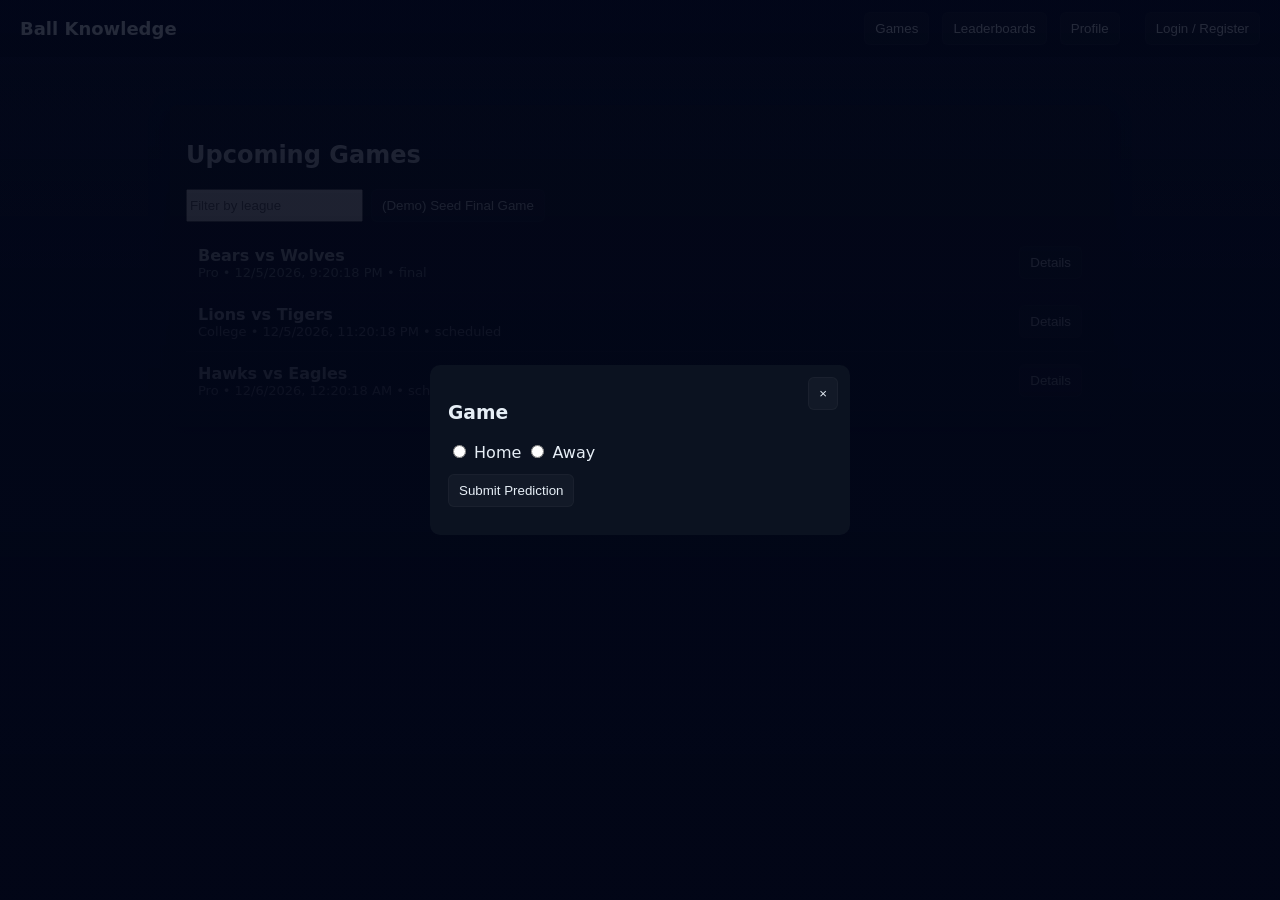
==== index.html @ 249b9e4b "First attempt" ====
<!doctype html>
<html lang="en">
<head>
  <meta charset="utf-8" />
  <meta name="viewport" content="width=device-width,initial-scale=1" />
  <title>Ball Knowledge</title>
  <link rel="stylesheet" href="css/styles.css">
</head>
<body>
  <header class="topbar">
    <h1>Ball Knowledge</h1>
    <nav>
      <button id="nav-games" class="nav-btn">Games</button>
      <button id="nav-leaderboard" class="nav-btn">Leaderboards</button>
      <button id="nav-profile" class="nav-btn">Profile</button>
      <span id="auth-area"></span>
    </nav>
  </header>

  <main class="container">
    <section id="games-section" class="page">
      <h2>Upcoming Games</h2>
      <div class="controls">
        <input id="filter-league" placeholder="Filter by league" />
        <button id="seed-results">(Demo) Seed Final Game</button>
      </div>
      <ul id="games-list" class="list"></ul>
    </section>

    <section id="leaderboard-section" class="page hidden">
      <h2>Leaderboards</h2>
      <div class="lb-controls">
        <button data-range="week" class="lb-range active">Weekly</button>
        <button data-range="all" class="lb-range">All Time</button>
      </div>
      <ol id="leaderboard-list" class="list leaderboard"></ol>
      <div id="your-rank"></div>
    </section>

    <section id="profile-section" class="page hidden">
      <h2>Profile</h2>
      <div id="profile-area"></div>
    </section>
  </main>

  <!-- Authentication modal -->
  <div id="auth-modal" class="modal hidden">
    <div class="modal-body">
      <h3 id="auth-title">Login</h3>
      <form id="auth-form">
        <input id="username" placeholder="Username" required />
        <input id="password" type="password" placeholder="Password" required />
        <div class="auth-actions">
          <button id="auth-submit">Submit</button>
          <button id="auth-toggle" type="button">Switch to Register</button>
        </div>
      </form>
    </div>
  </div>

  <!-- Game detail / prediction modal -->
  <div id="game-modal" class="modal hidden">
    <div class="modal-body">
      <button id="close-game-modal" class="close">×</button>
      <h3 id="game-title">Game</h3>
      <div id="game-details"></div>
      <form id="predict-form">
        <label>
          <input type="radio" name="outcome" value="home" /> Home
        </label>
        <label>
          <input type="radio" name="outcome" value="away" /> Away
        </label>
        <div class="predict-actions">
          <button id="predict-submit">Submit Prediction</button>
          <button id="predict-edit" type="button" class="hidden">Edit Prediction</button>
        </div>
      </form>
      <div id="predict-note" class="note"></div>
    </div>
  </div>

  <script src="js/app.js" defer></script>
</body>
</html>
---- css/styles.css ----
:root{
  --bg:#0f1724;
  --card:#0b1220;
  --muted:#9aa4b2;
  --accent:#3b82f6;
  --glass: rgba(255,255,255,0.03);
}
*{box-sizing:border-box}
html,body{height:100%;margin:0;font-family:Inter,system-ui,-apple-system,"Segoe UI",Roboto,"Helvetica Neue",Arial;color:#e6eef6;background:linear-gradient(180deg,#071029 0%,var(--bg) 100%);}
.topbar{display:flex;align-items:center;justify-content:space-between;padding:12px 20px;background:rgba(0,0,0,0.2);backdrop-filter:blur(6px)}
.topbar h1{margin:0;font-size:18px}
.nav-btn{margin-right:8px}
.container{max-width:980px;margin:28px auto;padding:20px}
.page{background:var(--card);padding:16px;border-radius:8px;box-shadow:0 6px 18px rgba(2,6,23,0.6)}
.list{list-style:none;padding:0;margin:0}
.list li{display:flex;justify-content:space-between;padding:12px;border-bottom:1px solid rgba(255,255,255,0.03)}
.game-meta{color:var(--muted);font-size:13px}
.controls{display:flex;gap:8px;margin-bottom:12px}
button{background:var(--glass);color:inherit;border:1px solid rgba(255,255,255,0.03);padding:8px 10px;border-radius:6px;cursor:pointer}
.hidden{display:none}
.modal{position:fixed;inset:0;display:flex;align-items:center;justify-content:center;background:linear-gradient(rgba(2,6,23,0.6),rgba(2,6,23,0.9))}
.modal .modal-body{background:var(--card);padding:18px;border-radius:10px;width:420px;position:relative}
.close{position:absolute;right:12px;top:12px}
.predict-actions{display:flex;gap:8px;margin-top:12px}
.note{margin-top:10px;color:var(--muted)}
.leaderboard li{display:flex;justify-content:space-between;padding:8px}
#auth-area{display:inline-block;margin-left:12px}
.profile-row{display:flex;justify-content:space-between}
small{color:var(--muted)}
@media (max-width:600px){.modal .modal-body{width:92%}}
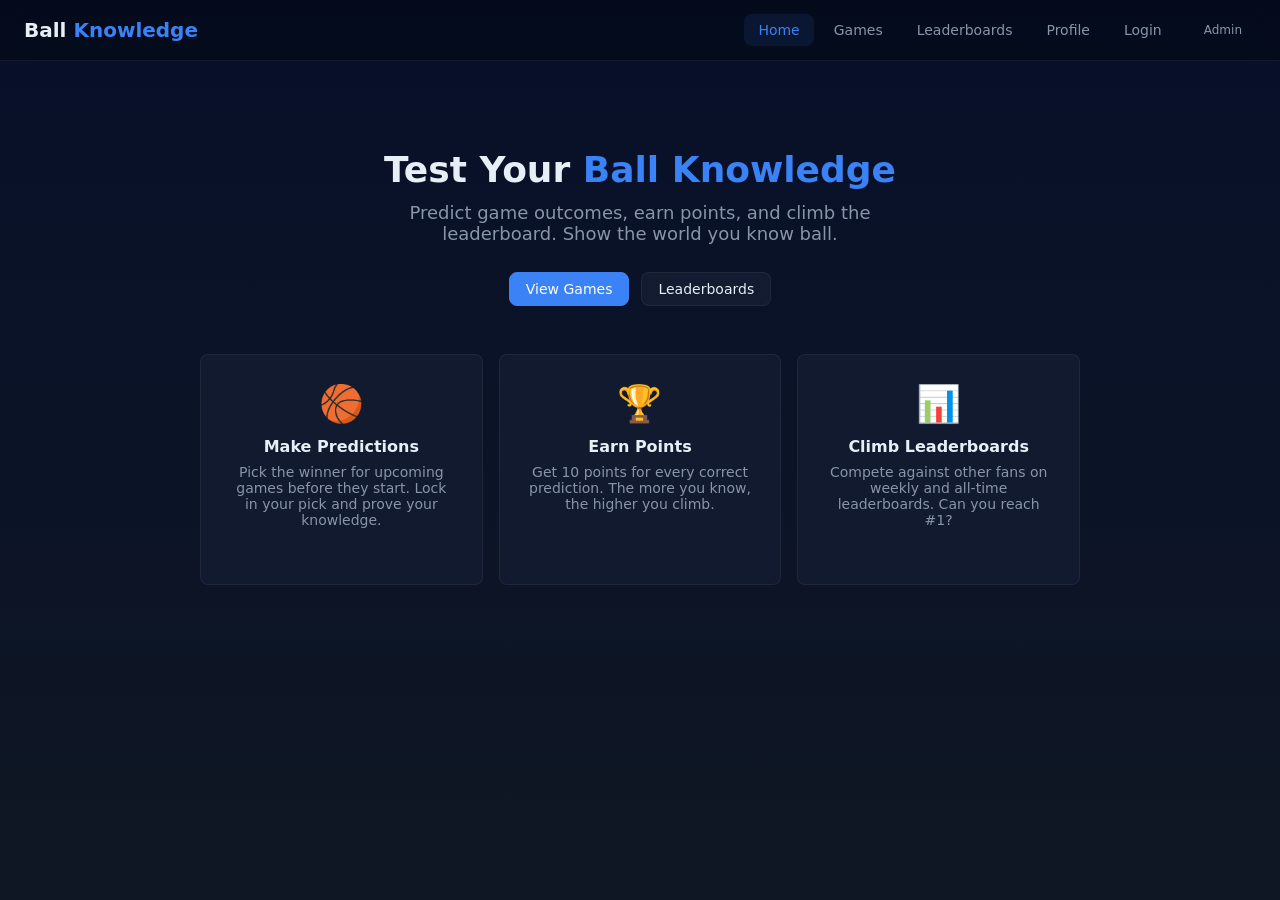
==== commit ccb20292: "1.0" ====
--- a/index.html
+++ b/index.html
@@ -4,82 +4,49 @@
   <meta charset="utf-8" />
   <meta name="viewport" content="width=device-width,initial-scale=1" />
   <title>Ball Knowledge</title>
-  <link rel="stylesheet" href="css/styles.css">
+  <link rel="stylesheet" href="css/styles.css" />
 </head>
 <body>
   <header class="topbar">
-    <h1>Ball Knowledge</h1>
-    <nav>
-      <button id="nav-games" class="nav-btn">Games</button>
-      <button id="nav-leaderboard" class="nav-btn">Leaderboards</button>
-      <button id="nav-profile" class="nav-btn">Profile</button>
-      <span id="auth-area"></span>
-    </nav>
+    <a href="index.html" class="logo">Ball <span>Knowledge</span></a>
+    <nav id="main-nav"></nav>
   </header>
 
   <main class="container">
-    <section id="games-section" class="page">
-      <h2>Upcoming Games</h2>
-      <div class="controls">
-        <input id="filter-league" placeholder="Filter by league" />
-        <button id="seed-results">(Demo) Seed Final Game</button>
+    <div class="hero">
+      <h2>Test Your <span>Ball Knowledge</span></h2>
+      <p>Predict game outcomes, earn points, and climb the leaderboard. Show the world you know ball.</p>
+      <div class="hero-actions">
+        <a href="games.html" class="btn btn-primary">View Games</a>
+        <a href="leaderboards.html" class="btn">Leaderboards</a>
       </div>
-      <ul id="games-list" class="list"></ul>
-    </section>
 
-    <section id="leaderboard-section" class="page hidden">
-      <h2>Leaderboards</h2>
-      <div class="lb-controls">
-        <button data-range="week" class="lb-range active">Weekly</button>
-        <button data-range="all" class="lb-range">All Time</button>
+      <div class="feature-grid">
+        <div class="feature-card">
+          <div class="icon">🏀</div>
+          <h3>Make Predictions</h3>
+          <p>Pick the winner for upcoming games before they start. Lock in your pick and prove your knowledge.</p>
+        </div>
+        <div class="feature-card">
+          <div class="icon">🏆</div>
+          <h3>Earn Points</h3>
+          <p>Get 10 points for every correct prediction. The more you know, the higher you climb.</p>
+        </div>
+        <div class="feature-card">
+          <div class="icon">📊</div>
+          <h3>Climb Leaderboards</h3>
+          <p>Compete against other fans on weekly and all-time leaderboards. Can you reach #1?</p>
+        </div>
       </div>
-      <ol id="leaderboard-list" class="list leaderboard"></ol>
-      <div id="your-rank"></div>
-    </section>
-
-    <section id="profile-section" class="page hidden">
-      <h2>Profile</h2>
-      <div id="profile-area"></div>
-    </section>
+    </div>
   </main>
 
-  <!-- Authentication modal -->
-  <div id="auth-modal" class="modal hidden">
-    <div class="modal-body">
-      <h3 id="auth-title">Login</h3>
-      <form id="auth-form">
-        <input id="username" placeholder="Username" required />
-        <input id="password" type="password" placeholder="Password" required />
-        <div class="auth-actions">
-          <button id="auth-submit">Submit</button>
-          <button id="auth-toggle" type="button">Switch to Register</button>
-        </div>
-      </form>
-    </div>
-  </div>
-
-  <!-- Game detail / prediction modal -->
-  <div id="game-modal" class="modal hidden">
-    <div class="modal-body">
-      <button id="close-game-modal" class="close">×</button>
-      <h3 id="game-title">Game</h3>
-      <div id="game-details"></div>
-      <form id="predict-form">
-        <label>
-          <input type="radio" name="outcome" value="home" /> Home
-        </label>
-        <label>
-          <input type="radio" name="outcome" value="away" /> Away
-        </label>
-        <div class="predict-actions">
-          <button id="predict-submit">Submit Prediction</button>
-          <button id="predict-edit" type="button" class="hidden">Edit Prediction</button>
-        </div>
-      </form>
-      <div id="predict-note" class="note"></div>
-    </div>
-  </div>
-
-  <script src="js/app.js" defer></script>
+  <script src="js/shared.js"></script>
+  <script>
+    document.addEventListener('DOMContentLoaded', () => {
+      BK.runScoring(BK.loadState());
+      BK.renderNav('home');
+    });
+  </script>
 </body>
 </html>
--- a/css/styles.css
+++ b/css/styles.css
@@ -1,30 +1,209 @@
-:root{
-  --bg:#0f1724;
-  --card:#0b1220;
-  --muted:#9aa4b2;
-  --accent:#3b82f6;
-  --glass: rgba(255,255,255,0.03);
-}
-*{box-sizing:border-box}
-html,body{height:100%;margin:0;font-family:Inter,system-ui,-apple-system,"Segoe UI",Roboto,"Helvetica Neue",Arial;color:#e6eef6;background:linear-gradient(180deg,#071029 0%,var(--bg) 100%);}
-.topbar{display:flex;align-items:center;justify-content:space-between;padding:12px 20px;background:rgba(0,0,0,0.2);backdrop-filter:blur(6px)}
-.topbar h1{margin:0;font-size:18px}
-.nav-btn{margin-right:8px}
-.container{max-width:980px;margin:28px auto;padding:20px}
-.page{background:var(--card);padding:16px;border-radius:8px;box-shadow:0 6px 18px rgba(2,6,23,0.6)}
-.list{list-style:none;padding:0;margin:0}
-.list li{display:flex;justify-content:space-between;padding:12px;border-bottom:1px solid rgba(255,255,255,0.03)}
-.game-meta{color:var(--muted);font-size:13px}
-.controls{display:flex;gap:8px;margin-bottom:12px}
-button{background:var(--glass);color:inherit;border:1px solid rgba(255,255,255,0.03);padding:8px 10px;border-radius:6px;cursor:pointer}
-.hidden{display:none}
-.modal{position:fixed;inset:0;display:flex;align-items:center;justify-content:center;background:linear-gradient(rgba(2,6,23,0.6),rgba(2,6,23,0.9))}
-.modal .modal-body{background:var(--card);padding:18px;border-radius:10px;width:420px;position:relative}
-.close{position:absolute;right:12px;top:12px}
-.predict-actions{display:flex;gap:8px;margin-top:12px}
-.note{margin-top:10px;color:var(--muted)}
-.leaderboard li{display:flex;justify-content:space-between;padding:8px}
-#auth-area{display:inline-block;margin-left:12px}
-.profile-row{display:flex;justify-content:space-between}
-small{color:var(--muted)}
-@media (max-width:600px){.modal .modal-body{width:92%}}
+/* ===== Ball Knowledge — Global Styles ===== */
+:root {
+  --bg: #0f1724;
+  --bg-deep: #071029;
+  --card: #111a2e;
+  --card-hover: #162038;
+  --border: rgba(255,255,255,0.06);
+  --muted: #8895a7;
+  --text: #e6eef6;
+  --accent: #3b82f6;
+  --accent-hover: #2563eb;
+  --success: #22c55e;
+  --danger: #ef4444;
+  --warning: #f59e0b;
+  --glass: rgba(255,255,255,0.04);
+  --radius: 8px;
+  --shadow: 0 4px 24px rgba(2,6,23,0.5);
+}
+
+* { box-sizing: border-box; margin: 0; padding: 0; }
+
+html, body {
+  height: 100%;
+  font-family: Inter, system-ui, -apple-system, "Segoe UI", Roboto, "Helvetica Neue", Arial, sans-serif;
+  color: var(--text);
+  background: linear-gradient(180deg, var(--bg-deep) 0%, var(--bg) 100%);
+  background-attachment: fixed;
+}
+
+a { color: var(--accent); text-decoration: none; }
+a:hover { text-decoration: underline; }
+
+/* ===== Top Bar ===== */
+.topbar {
+  display: flex; align-items: center; justify-content: space-between;
+  padding: 14px 24px;
+  background: rgba(0,0,0,0.3);
+  backdrop-filter: blur(10px);
+  border-bottom: 1px solid var(--border);
+  position: sticky; top: 0; z-index: 100;
+}
+.topbar .logo { font-size: 20px; font-weight: 700; color: var(--text); text-decoration: none; }
+.topbar .logo span { color: var(--accent); }
+.topbar nav { display: flex; align-items: center; gap: 6px; }
+.nav-link {
+  padding: 8px 14px; border-radius: var(--radius);
+  color: var(--muted); font-size: 14px; font-weight: 500;
+  text-decoration: none; transition: all 0.2s;
+}
+.nav-link:hover { color: var(--text); background: var(--glass); text-decoration: none; }
+.nav-link.active { color: var(--accent); background: rgba(59,130,246,0.1); }
+.auth-status { margin-left: 12px; font-size: 14px; display: flex; align-items: center; gap: 8px; }
+
+/* ===== Container ===== */
+.container { max-width: 960px; margin: 28px auto; padding: 0 20px; }
+
+/* ===== Card ===== */
+.card {
+  background: var(--card); border: 1px solid var(--border);
+  border-radius: var(--radius); padding: 24px;
+  box-shadow: var(--shadow); margin-bottom: 20px;
+}
+.card h2 { font-size: 20px; margin-bottom: 16px; }
+
+/* ===== Buttons ===== */
+button, .btn {
+  display: inline-flex; align-items: center; gap: 6px;
+  padding: 8px 16px; border-radius: var(--radius);
+  border: 1px solid var(--border); background: var(--glass);
+  color: var(--text); font-size: 14px; font-weight: 500;
+  cursor: pointer; transition: all 0.2s; text-decoration: none;
+}
+button:hover, .btn:hover { background: var(--card-hover); }
+button:disabled { opacity: 0.4; cursor: not-allowed; }
+.btn-primary { background: var(--accent); border-color: var(--accent); color: #fff; }
+.btn-primary:hover { background: var(--accent-hover); }
+.btn-danger { background: var(--danger); border-color: var(--danger); color: #fff; }
+.btn-danger:hover { opacity: 0.85; }
+.btn-success { background: var(--success); border-color: var(--success); color: #fff; }
+.btn-warning { background: var(--warning); border-color: var(--warning); color: #000; }
+
+/* ===== Forms ===== */
+input, select, textarea {
+  padding: 10px 14px; border-radius: var(--radius);
+  border: 1px solid var(--border); background: rgba(0,0,0,0.3);
+  color: var(--text); font-size: 14px; width: 100%;
+  outline: none; transition: border 0.2s;
+}
+input:focus, select:focus { border-color: var(--accent); }
+input::placeholder { color: var(--muted); }
+label { font-size: 14px; color: var(--muted); display: block; margin-bottom: 4px; }
+.form-group { margin-bottom: 16px; }
+.form-row { display: flex; gap: 12px; }
+.form-row > * { flex: 1; }
+
+/* ===== Lists ===== */
+.list { list-style: none; }
+.list li {
+  display: flex; align-items: center; justify-content: space-between;
+  padding: 14px 0; border-bottom: 1px solid var(--border);
+}
+.list li:last-child { border-bottom: none; }
+
+/* ===== Game Rows ===== */
+.game-row .game-info strong { font-size: 15px; }
+.game-meta { color: var(--muted); font-size: 13px; margin-top: 2px; }
+.game-status {
+  font-size: 12px; padding: 3px 8px; border-radius: 4px;
+  font-weight: 600; text-transform: uppercase;
+}
+.game-status.scheduled { background: rgba(59,130,246,0.15); color: var(--accent); }
+.game-status.final { background: rgba(34,197,94,0.15); color: var(--success); }
+
+/* ===== Leaderboard ===== */
+.leaderboard { counter-reset: lb; }
+.leaderboard li { counter-increment: lb; }
+.leaderboard li::before { content: counter(lb) "."; font-weight: 700; color: var(--muted); margin-right: 12px; min-width: 28px; }
+.leaderboard li:first-child::before { color: #fbbf24; }
+.leaderboard li:nth-child(2)::before { color: #94a3b8; }
+.leaderboard li:nth-child(3)::before { color: #cd7f32; }
+.lb-controls { display: flex; gap: 8px; margin-bottom: 16px; }
+.lb-range.active { background: rgba(59,130,246,0.15); color: var(--accent); border-color: var(--accent); }
+.rank-display { margin-top: 16px; padding: 12px; background: var(--glass); border-radius: var(--radius); color: var(--muted); font-size: 14px; }
+
+/* ===== Modal ===== */
+.modal {
+  position: fixed; inset: 0;
+  display: flex; align-items: center; justify-content: center;
+  background: rgba(2,6,23,0.8); backdrop-filter: blur(4px); z-index: 1000;
+}
+.modal-body {
+  background: var(--card); border: 1px solid var(--border);
+  padding: 28px; border-radius: 12px; width: 440px; max-width: 92vw;
+  position: relative; box-shadow: 0 16px 48px rgba(0,0,0,0.5);
+}
+.modal-body h3 { margin-bottom: 16px; }
+.close { position: absolute; right: 14px; top: 14px; background: none; border: none; font-size: 22px; color: var(--muted); cursor: pointer; }
+.close:hover { color: var(--text); }
+.hidden { display: none !important; }
+
+/* ===== Auth Page ===== */
+.auth-page { display: flex; align-items: center; justify-content: center; min-height: calc(100vh - 62px); }
+.auth-card {
+  background: var(--card); border: 1px solid var(--border);
+  border-radius: 12px; padding: 36px; width: 420px; max-width: 92vw;
+  box-shadow: var(--shadow);
+}
+.auth-card h2 { text-align: center; margin-bottom: 24px; }
+.auth-footer { text-align: center; margin-top: 18px; font-size: 14px; color: var(--muted); }
+
+/* ===== Profile ===== */
+.profile-header { display: flex; justify-content: space-between; align-items: center; margin-bottom: 20px; }
+.stats-grid { display: grid; grid-template-columns: repeat(3, 1fr); gap: 12px; margin-bottom: 20px; }
+.profile-stat { text-align: center; padding: 16px; background: var(--glass); border-radius: var(--radius); }
+.profile-stat .num { font-size: 28px; font-weight: 700; color: var(--accent); }
+.profile-stat .label { font-size: 12px; color: var(--muted); margin-top: 4px; }
+
+/* ===== Predict Options ===== */
+.predict-options { display: flex; gap: 12px; margin: 16px 0; }
+.predict-options label {
+  flex: 1; display: flex; align-items: center; justify-content: center; gap: 8px;
+  padding: 14px; border: 2px solid var(--border); border-radius: var(--radius);
+  cursor: pointer; transition: all 0.2s; font-weight: 500;
+}
+.predict-options label:hover { border-color: var(--accent); background: rgba(59,130,246,0.05); }
+.predict-options input:checked + span { color: var(--accent); }
+.predict-options input { display: none; }
+.predict-actions { display: flex; gap: 8px; }
+.note { margin-top: 12px; color: var(--muted); font-size: 14px; }
+
+/* ===== Home Hero ===== */
+.hero { text-align: center; padding: 60px 20px; }
+.hero h2 { font-size: 36px; margin-bottom: 12px; }
+.hero h2 span { color: var(--accent); }
+.hero p { color: var(--muted); font-size: 18px; margin-bottom: 28px; max-width: 520px; margin-left: auto; margin-right: auto; }
+.hero-actions { display: flex; gap: 12px; justify-content: center; }
+.feature-grid { display: grid; grid-template-columns: repeat(auto-fit, minmax(260px, 1fr)); gap: 16px; margin-top: 48px; }
+.feature-card {
+  background: var(--card); border: 1px solid var(--border);
+  border-radius: var(--radius); padding: 28px; text-align: center;
+}
+.feature-card .icon { font-size: 36px; margin-bottom: 12px; }
+.feature-card h3 { font-size: 16px; margin-bottom: 8px; }
+.feature-card p { color: var(--muted); font-size: 14px; }
+
+/* ===== Admin Tables ===== */
+.admin-section { margin-bottom: 28px; }
+.admin-section h3 { margin-bottom: 12px; font-size: 16px; color: var(--accent); }
+table { width: 100%; border-collapse: collapse; font-size: 14px; }
+th, td { text-align: left; padding: 10px 12px; border-bottom: 1px solid var(--border); }
+th { color: var(--muted); font-weight: 600; font-size: 12px; text-transform: uppercase; letter-spacing: 0.5px; }
+tr:hover td { background: var(--glass); }
+
+/* ===== Alert Banners ===== */
+.alert { padding: 12px 16px; border-radius: var(--radius); margin-bottom: 16px; font-size: 14px; }
+.alert-success { background: rgba(34,197,94,0.12); color: var(--success); border: 1px solid rgba(34,197,94,0.2); }
+.alert-danger { background: rgba(239,68,68,0.12); color: var(--danger); border: 1px solid rgba(239,68,68,0.2); }
+
+/* ===== Responsive ===== */
+@media (max-width: 640px) {
+  .topbar { flex-direction: column; gap: 10px; padding: 12px; }
+  .topbar nav { flex-wrap: wrap; justify-content: center; }
+  .hero h2 { font-size: 26px; }
+  .stats-grid { grid-template-columns: 1fr; }
+  .form-row { flex-direction: column; }
+  .predict-options { flex-direction: column; }
+  table { font-size: 12px; }
+  th, td { padding: 8px 6px; }
+}
